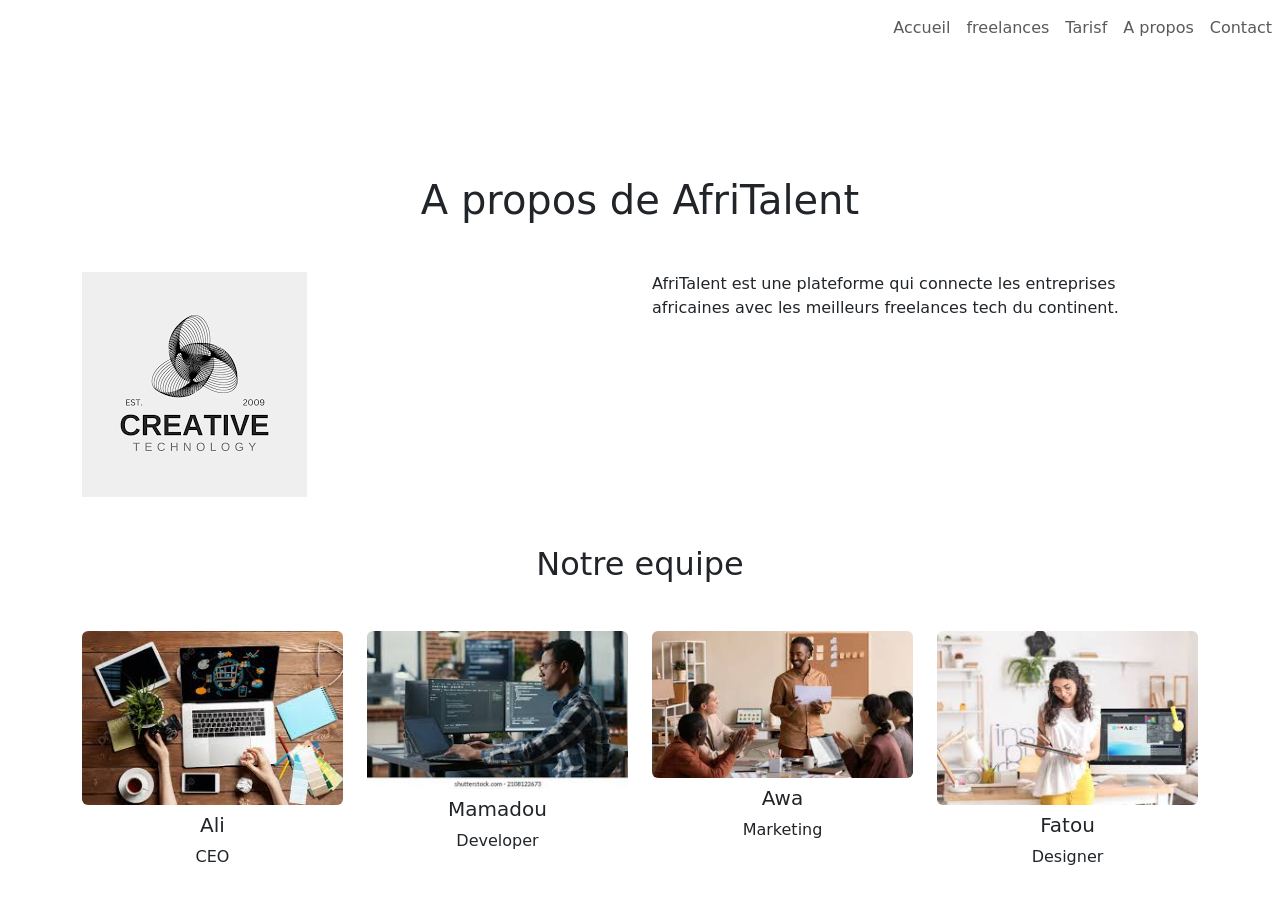
==== about.html @ ae6607b4 "HTML : structure complète des 5 pages avec sections et contenu texte" ====
<!DOCTYPE html>
<html lang="fr">
<head> 
<meta charset="UTF-8"> 
<meta name="viewport" content="width=device-width, initial-scale=1.0"> 
<title>A propos</title> 


<link 
href="https://cdn.jsdelivr.net/npm/bootstrap@5.3.0/dist/css/bootstrap.min.css" 
rel="stylesheet"> 

<link rel="stylesheet" href="css/style.css">
</head>
<body> 
<header>
    <nav class="navbar navbar-expand">

        <a class="navbar-brand" href="index.html"></a>

        <button class="navbar-toggler" data-bs-toggle="collapse" data-bs-target="#menu">

        <span class="navbar-toggler-icon"></span>


        </button>

        <div class="collapse navbar-collapse"id="menu">

            <ul class="navbar-nav ms-auto">

                <li class="nav-item"><a class="nav-link" href="index.html">Accueil</a></li>
                <li class="nav-item"><a class="nav-link" href="freelances.html">freelances</a></li>
                <li class="nav-item"><a class="nav-link" href="tarisf.html">Tarisf</a></li>
                <li class="nav-item"><a class="nav-link" href="about.html">A propos</a></li>
                <li class="nav-item"><a class="nav-link" href="contact..html">Contact</a></li>

            </ul>
        </div>
    </nav>
</header>
    <div class="container" style="margin-top: 120px;">
        <h1 class="text-center mb-5">A propos de AfriTalent</h1>

        <div class="row">
        <div class="col-md-6">

            <img src="images/logo2.png" class="img-fluid">

        </div>

        <div class="col-md-6">

            <p>AfriTalent est une plateforme qui connecte les entreprises africaines avec les meilleurs freelances tech du continent.</p>

        </div>

        </div>

            <h2 class="text-center my-5">Notre equipe</h2>
            
        <div class="row text-center">

        <div class="col-lg-3 col-md-6 mb-4">

            <img src="images/hero2.jpg" class="img-fluid rounded" alt="Ali CEO">

             <h5 class="mt-2">Ali</h5>
             <p>CEO</p>

        </div>
 
        <div class="col-lg-3 col-md-6 mb-4">

            <img src="images/image3.jpg" class="img-fluid rounded"alt="Mamadou Developer"> 

            <h5 class="mt-2">Mamadou</h5>
            <p>Developer</p>

        </div>

        <div class="col-lg-3 col-md-6 mb-4">

            <img src="images/office.jpg" class="img-fluid rounded "alt="Awa Marketing">

            <h5 class="mt-2">Awa</h5>
            <p>Marketing</p>

        </div>

        <div class="col-lg-3 col-md-6 mb-4" >

            <img src="images/office2.jpg" class="img-fluid rounded"alt="Fatou Designer">

            <h5 class="mt-2">Fatou</h5>
            <p>Designer</p>
            
        </div>

        </div>

        </div>    



<script 
src="https://cdn.jsdelivr.net/npm/bootstrap@5.3.0/dist/js/bootstrap.bundle.min.js"
></script> 

<script src="js/main.js"></script>
</body>
</html>
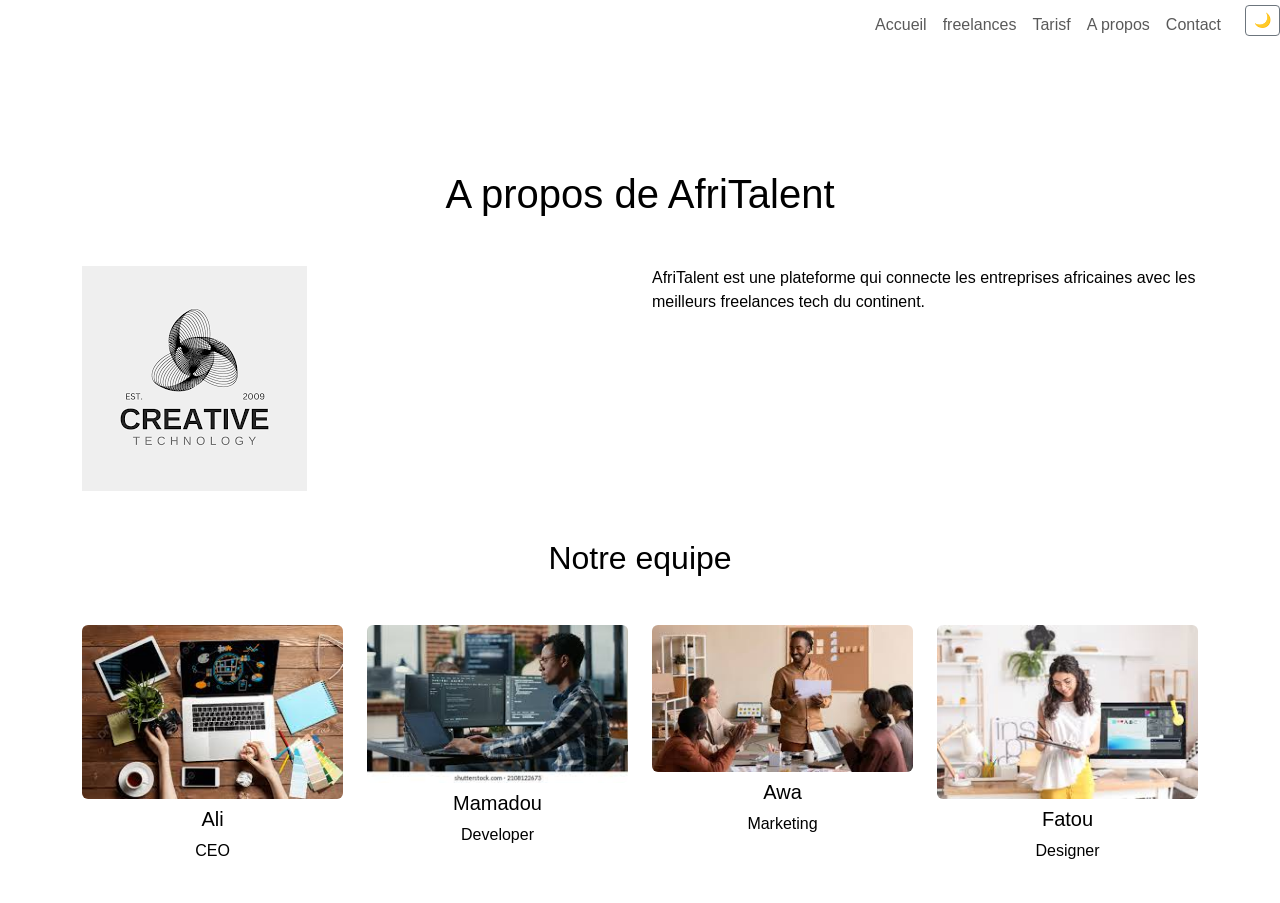
==== commit 9d265b0e: "CSS : variables, typographie, layout général et styles de base" ====
--- a/about.html
+++ b/about.html
@@ -34,7 +34,11 @@
                 <li class="nav-item"><a class="nav-link" href="tarisf.html">Tarisf</a></li>
                 <li class="nav-item"><a class="nav-link" href="about.html">A propos</a></li>
                 <li class="nav-item"><a class="nav-link" href="contact..html">Contact</a></li>
+                <li class="nav-item ms-lg-3">
 
+                      <button id="theme-toggle" class="btn btn-sm btn-outline-secondary">🌙</button>
+
+                </li>
             </ul>
         </div>
     </nav>
@@ -69,7 +73,7 @@
              <p>CEO</p>
 
         </div>
- 
+  
         <div class="col-lg-3 col-md-6 mb-4">
 
             <img src="images/image3.jpg" class="img-fluid rounded"alt="Mamadou Developer"> 
--- a/css/style.css
+++ b/css/style.css
@@ -0,0 +1,39 @@
+:root{
+   --primary: #6C63FF;
+   --dark:#111;
+   --light:#fff;
+   --gray:#f5f5f5;
+   --text-main:#334155;
+   --fontTitle:'Montserrat' , sans-serif;
+   --fontText:'Poppins' ,sans-serif;
+
+}
+
+*{
+    margin: 0;
+    padding: 0;
+    box-sizing: border-box;
+}
+
+body{
+    font-family:var(--fontText);
+    color:var(--text);
+    background: var(--light);
+    
+
+}
+
+.navbar{
+    background: white;
+    transition: var(--transition);
+    padding: 5px 0;
+}
+
+h1,h2,h3{
+    font-family: var(--fontTitle);
+}
+
+.btn-primary{
+    background: var(--primary);
+    border: none;
+}
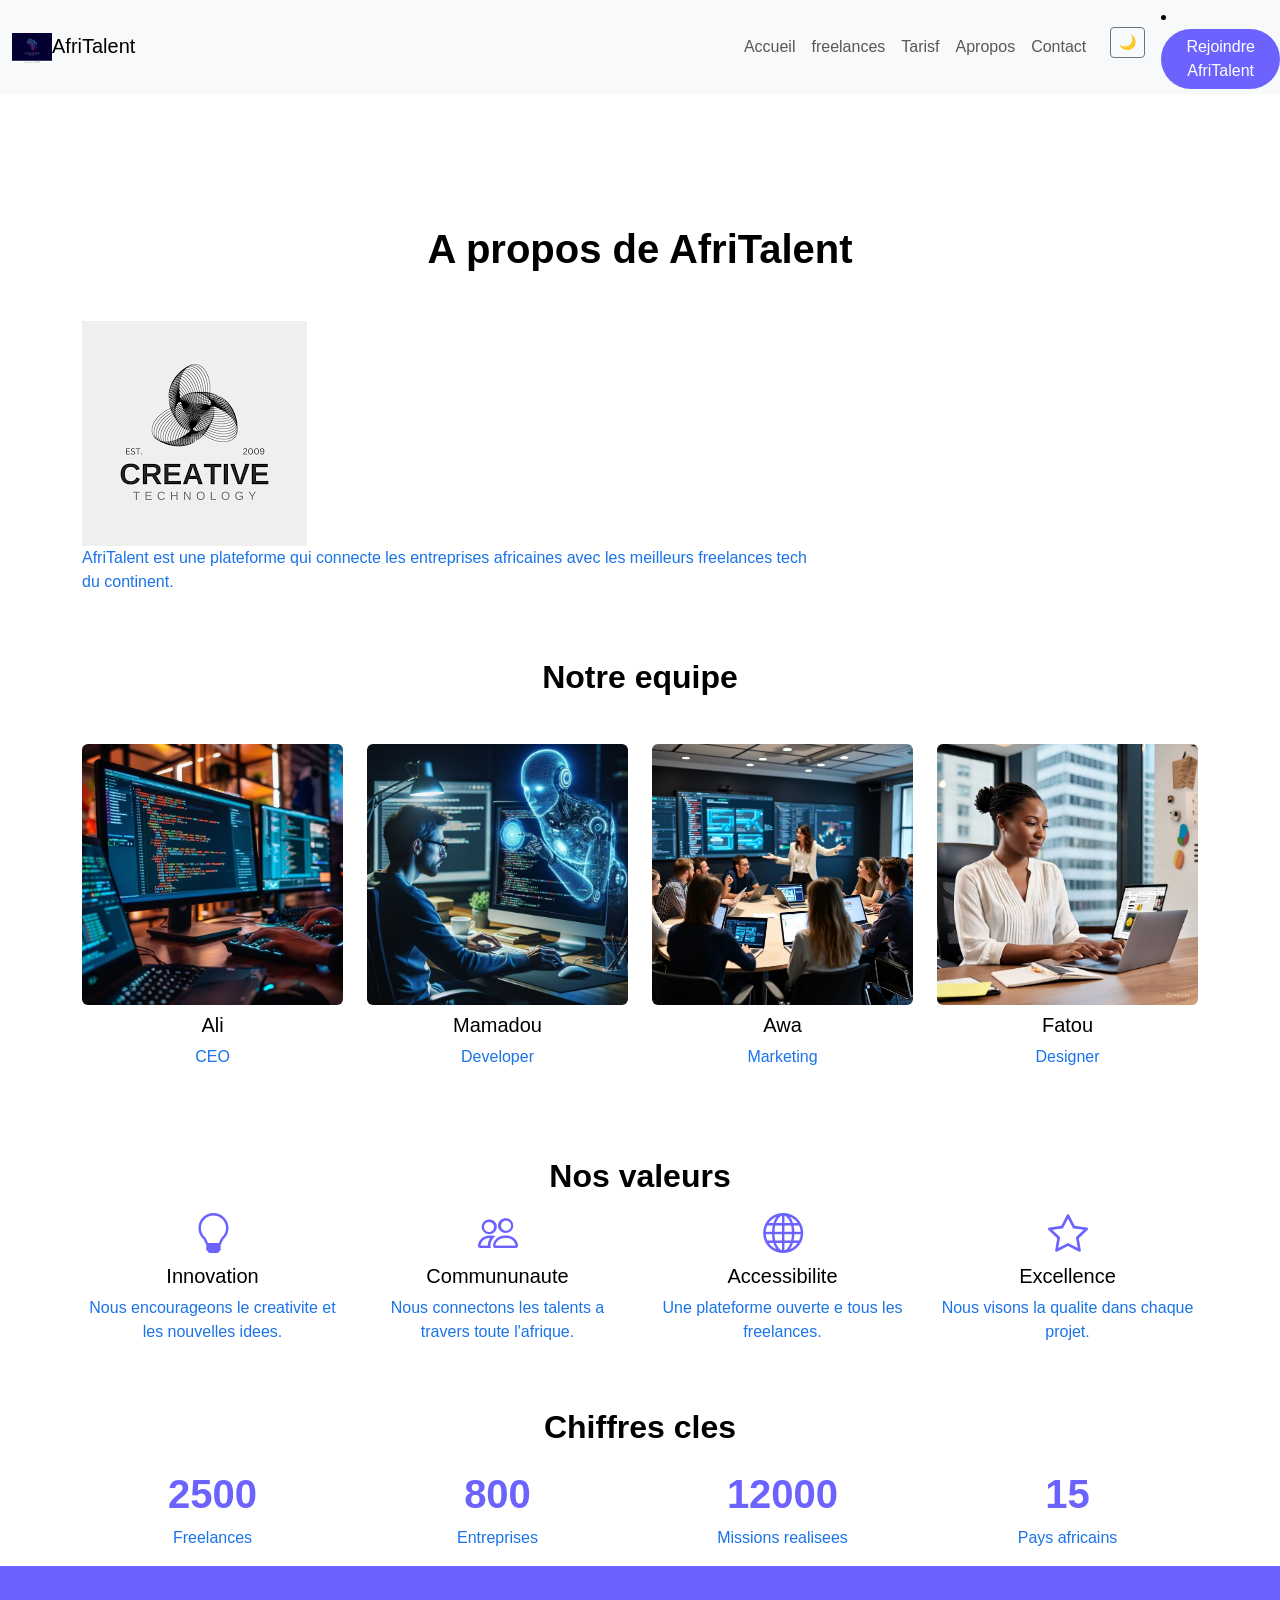
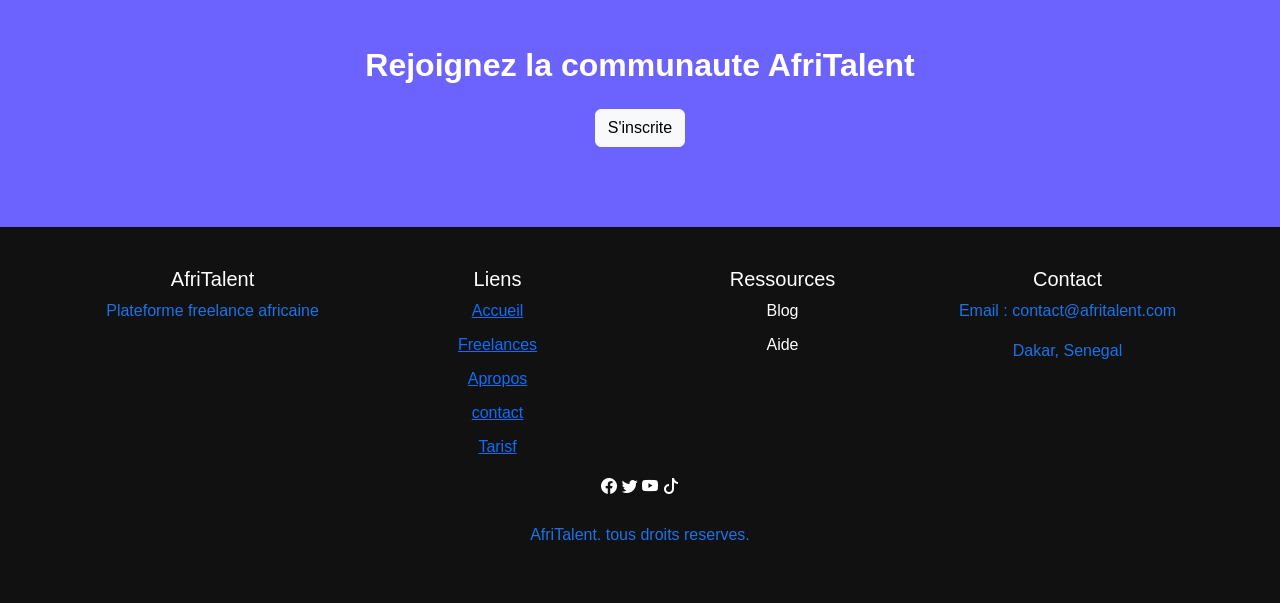
==== commit 82b8bf52: ": Bento Grid, sections hero et catégories, effets hover" ====
--- a/about.html
+++ b/about.html
@@ -3,16 +3,17 @@
 <head> 
 <meta charset="UTF-8"> 
 <meta name="viewport" content="width=device-width, initial-scale=1.0"> 
-<title>A propos</title> 
-
-
+<title>AfriTalent — Accueil</title> 
+ 
 <link 
 href="https://cdn.jsdelivr.net/npm/bootstrap@5.3.0/dist/css/bootstrap.min.css" 
 rel="stylesheet"> 
 
+<link rel="stylesheet" href="https://cdn.jsdelivr.net/npm/bootstrap-icons@1.11.3/font/bootstrap-icons.min.css">
+
 <link rel="stylesheet" href="css/style.css">
 </head>
-<body> 
+<body>
 <header>
     <nav class="navbar navbar-expand">
 
@@ -24,15 +25,25 @@
 
 
         </button>
-
-        <div class="collapse navbar-collapse"id="menu">
-
+ </nav>
+        <nav class="navbar navbar-expand-lg fixed-top bg-light">
+
+            <div class="container">
+                <a class="navbar-brand" href="index.html"> <img src="images/Logo.png" width="40" alt="Logo AfriTalent"
+                        class="Logo" href="#">AfriTalent</a>
+
+            </div>
+            
+            <div class="collapse navbar-collapse w-75" id="menu">
+
+
+        
             <ul class="navbar-nav ms-auto">
 
                 <li class="nav-item"><a class="nav-link" href="index.html">Accueil</a></li>
                 <li class="nav-item"><a class="nav-link" href="freelances.html">freelances</a></li>
                 <li class="nav-item"><a class="nav-link" href="tarisf.html">Tarisf</a></li>
-                <li class="nav-item"><a class="nav-link" href="about.html">A propos</a></li>
+                <li class="nav-item"><a class="nav-link" href="about.html">Apropos</a></li>
                 <li class="nav-item"><a class="nav-link" href="contact..html">Contact</a></li>
                 <li class="nav-item ms-lg-3">
 
@@ -40,10 +51,18 @@
 
                 </li>
             </ul>
+            
+                 <li class="nav-item ms-lg-3">
+                        <a class="btn btn-primary rounded-pill px-4" href="#">Rejoindre AfriTalent</a>
+                 </li>
+
         </div>
     </nav>
 </header>
+
+
     <div class="container" style="margin-top: 120px;">
+
         <h1 class="text-center mb-5">A propos de AfriTalent</h1>
 
         <div class="row">
@@ -51,15 +70,15 @@
 
             <img src="images/logo2.png" class="img-fluid">
 
-        </div>
-
-        <div class="col-md-6">
+    </div>
+<!--Notre equipe-->
+        <div class="col-md-8">
 
             <p>AfriTalent est une plateforme qui connecte les entreprises africaines avec les meilleurs freelances tech du continent.</p>
 
         </div>
 
-        </div>
+        </div> 
 
             <h2 class="text-center my-5">Notre equipe</h2>
             
@@ -67,7 +86,7 @@
 
         <div class="col-lg-3 col-md-6 mb-4">
 
-            <img src="images/hero2.jpg" class="img-fluid rounded" alt="Ali CEO">
+            <img src="images/image1.jpg" class="img-fluid rounded" alt="Ali CEO">
 
              <h5 class="mt-2">Ali</h5>
              <p>CEO</p>
@@ -76,7 +95,7 @@
   
         <div class="col-lg-3 col-md-6 mb-4">
 
-            <img src="images/image3.jpg" class="img-fluid rounded"alt="Mamadou Developer"> 
+            <img src="images/image2.jpg" class="img-fluid rounded"alt="Mamadou Developer"> 
 
             <h5 class="mt-2">Mamadou</h5>
             <p>Developer</p>
@@ -85,7 +104,7 @@
 
         <div class="col-lg-3 col-md-6 mb-4">
 
-            <img src="images/office.jpg" class="img-fluid rounded "alt="Awa Marketing">
+            <img src="images/image3.jpg" class="img-fluid rounded "alt="Awa Marketing">
 
             <h5 class="mt-2">Awa</h5>
             <p>Marketing</p>
@@ -94,18 +113,145 @@
 
         <div class="col-lg-3 col-md-6 mb-4" >
 
-            <img src="images/office2.jpg" class="img-fluid rounded"alt="Fatou Designer">
+            <img src="images/image4.jpg" class="img-fluid rounded"alt="Fatou Designer">
 
             <h5 class="mt-2">Fatou</h5>
             <p>Designer</p>
             
         </div>
 
-        </div>
-
-        </div>    
-
-
+    </div>
+
+</div> 
+
+
+<!--Nos valeurs-->
+
+<section class="container mt-5">
+
+    <h2 class="text-center">Nos valeurs</h2>
+    <div class="row text-center">
+
+        <div class="col-md-3">
+            <i class="bi bi-lightbulb fs-1"></i>
+            <h5>Innovation</h5>
+            <p>Nous encourageons le creativite et les nouvelles idees.</p>
+        </div>
+
+        <div class="col-md-3">
+            <i class="bi bi-people fs-1"></i>
+            <h5>Commununaute</h5>
+            <p>Nous connectons les talents a travers toute l'afrique.</p>
+        </div>
+
+        <div class="col-md-3">
+            <i class="bi bi-globe fs-1"></i>
+            <h5>Accessibilite</h5>
+            <p>Une plateforme ouverte e tous les freelances.</p>
+        </div>
+
+        <div class="col-md-3">
+            <i class="bi bi-star fs-1"></i>
+            <h5>Excellence</h5>
+            <p>Nous visons la qualite dans chaque projet.</p>
+        </div>
+
+    </div>
+
+</section>
+<!--Chiffres cles-->
+<section class="container mt-5 text-center">
+
+    <h2 class="mb-4">Chiffres cles</h2>
+    <div class="row">
+
+        <div class="col-md-3">
+            <h2 class="counter" data-bs-target="2500">2500</h2>
+            <p>Freelances</p>
+        </div>
+
+        <div class="col-md-3">
+            <h2 class="counter" data-bs-target="800">800</h2>
+            <p>Entreprises</p>
+        </div>
+
+        <div class="col-md-3">
+            <h2 class="counter" data-bs-target="12000">12000</h2>
+            <p>Missions realisees</p>
+        </div>
+
+        <div class="col-md-3">
+            <h2 class="counter" data-bs-target="15">15</h2>
+            <p>Pays africains</p>
+        </div>
+        
+    </div>
+
+</section>
+
+
+<!--CTA-->
+    <section class="cta text-center">
+        <h2>Rejoignez la communaute AfriTalent</h2>
+
+        <a class="btn btn-light mt-3" href="#">S'inscrite</a>
+
+    </section>
+ </main>
+<footer class="footer">
+
+        <div class="container">
+
+            <div class="row">
+
+                <div class="col-md-3">
+                    <h5>AfriTalent</h5>
+                    <p>Plateforme freelance africaine</p>
+                </div>
+
+                <div class="col-md-3">
+                    <h5>Liens</h5>
+                    <ul>
+                        <li><a href="">Accueil</a></li>
+                        <li><a href="freelances.html">Freelances</a></li>
+                        <li><a href="about.html">Apropos</a></li>
+                        <li><a href="contact..html">contact</a></li>
+                        <li><a href="tarisf.html">Tarisf</a></li>
+                    </ul>
+                </div>
+
+
+                <div class="col-md-3">
+                    <h5>Ressources</h5>
+                    <ul>
+                        <li>Blog</li>
+                        <li>Aide</li>
+                    </ul>
+                </div>
+
+                <div class="col-md-3">
+                    <h5>Contact</h5>
+                    <p>Email : contact@afritalent.com</p>
+                    <p>Dakar, Senegal</p>
+                </div>
+
+
+                <div>
+                    <i class="bi bi-facebook"><i class="fa-brands fa-facebook"></i></i>
+                    <i class="bi bi-twitter"></i>
+                    <i class="bi bi-youtube"></i>
+                    <i class="bi bi-tiktok"></i>
+                </div>
+            </div>
+
+
+
+            <p class="text-center mt-4">
+                <span id="year"></span> AfriTalent. tous droits reserves.
+            </p>
+       </div>
+   
+   </footer>
 
 <script 
 src="https://cdn.jsdelivr.net/npm/bootstrap@5.3.0/dist/js/bootstrap.bundle.min.js"
--- a/css/style.css
+++ b/css/style.css
@@ -6,6 +6,9 @@
    --text-main:#334155;
    --fontTitle:'Montserrat' , sans-serif;
    --fontText:'Poppins' ,sans-serif;
+   --font-body: 'inter' , sans-serif;
+   --spacing-base: 1rem;
+   --navbar-height: 85px;
 
 }
 
@@ -19,6 +22,7 @@
     font-family:var(--fontText);
     color:var(--text);
     background: var(--light);
+    padding-top: var(--navbar-height);
     
 
 }
@@ -31,9 +35,214 @@
 
 h1,h2,h3{
     font-family: var(--fontTitle);
+    font-weight: 600;
+}
+
+.hero{
+    background-image: url('../images/photo.jpg');
+    background-position: center;
+    background-size: cover;
+    background-repeat: no-repeat;
+    color: white;
+    padding: 200px 20px;
+    text-align: center;
+    height: 600px;
+   
+}
+.hero h1{
+    font-size: 45px;
+    font-weight: 700;
+}
+
+.hero h1{
+    font-size: 20px;
+    margin-top: 10px;
+}
+
+.stats{
+    padding: 60px 0;
 }
 
 .btn-primary{
     background: var(--primary);
     border: none;
 }
+
+/* font-weignt */
+.accordion-button{
+    font-weight: 600;
+}
+
+/* valeurs */
+section i{
+    color: var(--primary);
+    margin-bottom: 10px;
+}
+
+.counter{
+    font-size: 40px;
+    font-weight: bold;
+    color: var(--primary);
+}
+
+
+/* formulation */
+
+form button{
+    width: 100%;
+    border-radius: 10px;
+}
+/* Freelances */
+
+.freelances{
+    display: grid;
+    grid-template-rows: repeat(3, 200px);
+    gap: 25px;
+    margin-top: 40px;
+    padding: 20px; 
+}
+.card img{
+    width: 100%;
+    height: 300px;
+    object-fit: cover;
+    border-radius: 10px;
+
+}
+/* about */
+
+.taem img{
+    height: 200px;
+    width: 100%;
+    object-fit: cover;
+    border-radius: 10px;
+}
+
+/* temoignages */
+
+
+.carousel-item{
+    padding: 40px 20px;
+}
+ /* bento grid */
+.bento-grid{
+   display: grid;
+   grid-template-columns: repeat(3, 1fr);
+   gap: 20px;
+   margin-top: 40px;
+   align-items: stretch;
+}
+
+.box{
+    background: #f5f5f5;
+    padding: 30px;
+    border-radius: 15px;
+    height: 100%;
+    display: flex;
+    flex-direction: column;
+    justify-content: center;
+    transition: 0.3s;
+}
+
+.box:hover{
+    transform: translateY(-5px);
+    box-shadow: 0 10px 25px rgba(0, 0, 0, 0 .1);
+}
+/* effet bento */
+.box1{
+    grid-column: span 2;
+}
+
+.box2{
+    grid-row
+    : span 2;
+}
+
+.box p{ 
+    margin-top: 10px;
+    line-height: 1.7;
+
+}
+
+.categories-container{
+    display: grid;
+    grid-template-columns: repeat(auto-fit, minmax(250px, 1fr));
+    gap: 30px;
+    margin-top: 40px;
+}
+
+.categorie-card{
+    background: white;
+    padding: 25px;
+    border-radius: 12px;
+    text-align: center;
+    box-shadow: 0 4px 10px rgba(0,0,0,0.1);
+    transition: 0.3s;
+}
+
+.categorie-card:hover{
+    transform: translateY(-5px);
+}
+
+.categorie-card i{
+    font-size: 35px;
+    color: #3b3bff;
+    margin-bottom: 15px;
+}
+
+.categorie-card h3{
+    margin-bottom: 10px;
+}
+
+
+/* cards */
+.category-card{
+    background: white;
+    padding: 25px;
+    border-radius: 18px;
+    transition: all 0.3s ease;
+    cursor: pointer;
+    border: 1px solid transparent;
+}
+
+.card:hover{
+    transform: translateY( -5px);
+    box-shadow: 0 10px 25px rgba(0,0,0,0.2);
+}
+
+.category-card h3, p{
+   color: #1a73e8;
+}
+/* icone */
+.category-card i {
+    margin-bottom: 10px;
+    display: block;
+    color: var(--text-main);
+}
+
+
+
+/* cta */
+.cta{
+    background: var(--primary);
+    color: white;
+    padding: 80px;
+    text-align: center;
+}
+
+
+/* footer */
+.footer{
+    background: #111;
+    color:white;
+    padding: 40px;
+    text-align: center;
+}
+
+.footer ul{
+    list-style: none;
+    padding: 0;
+}
+
+.footer li{
+    margin-bottom: 10px;
+}
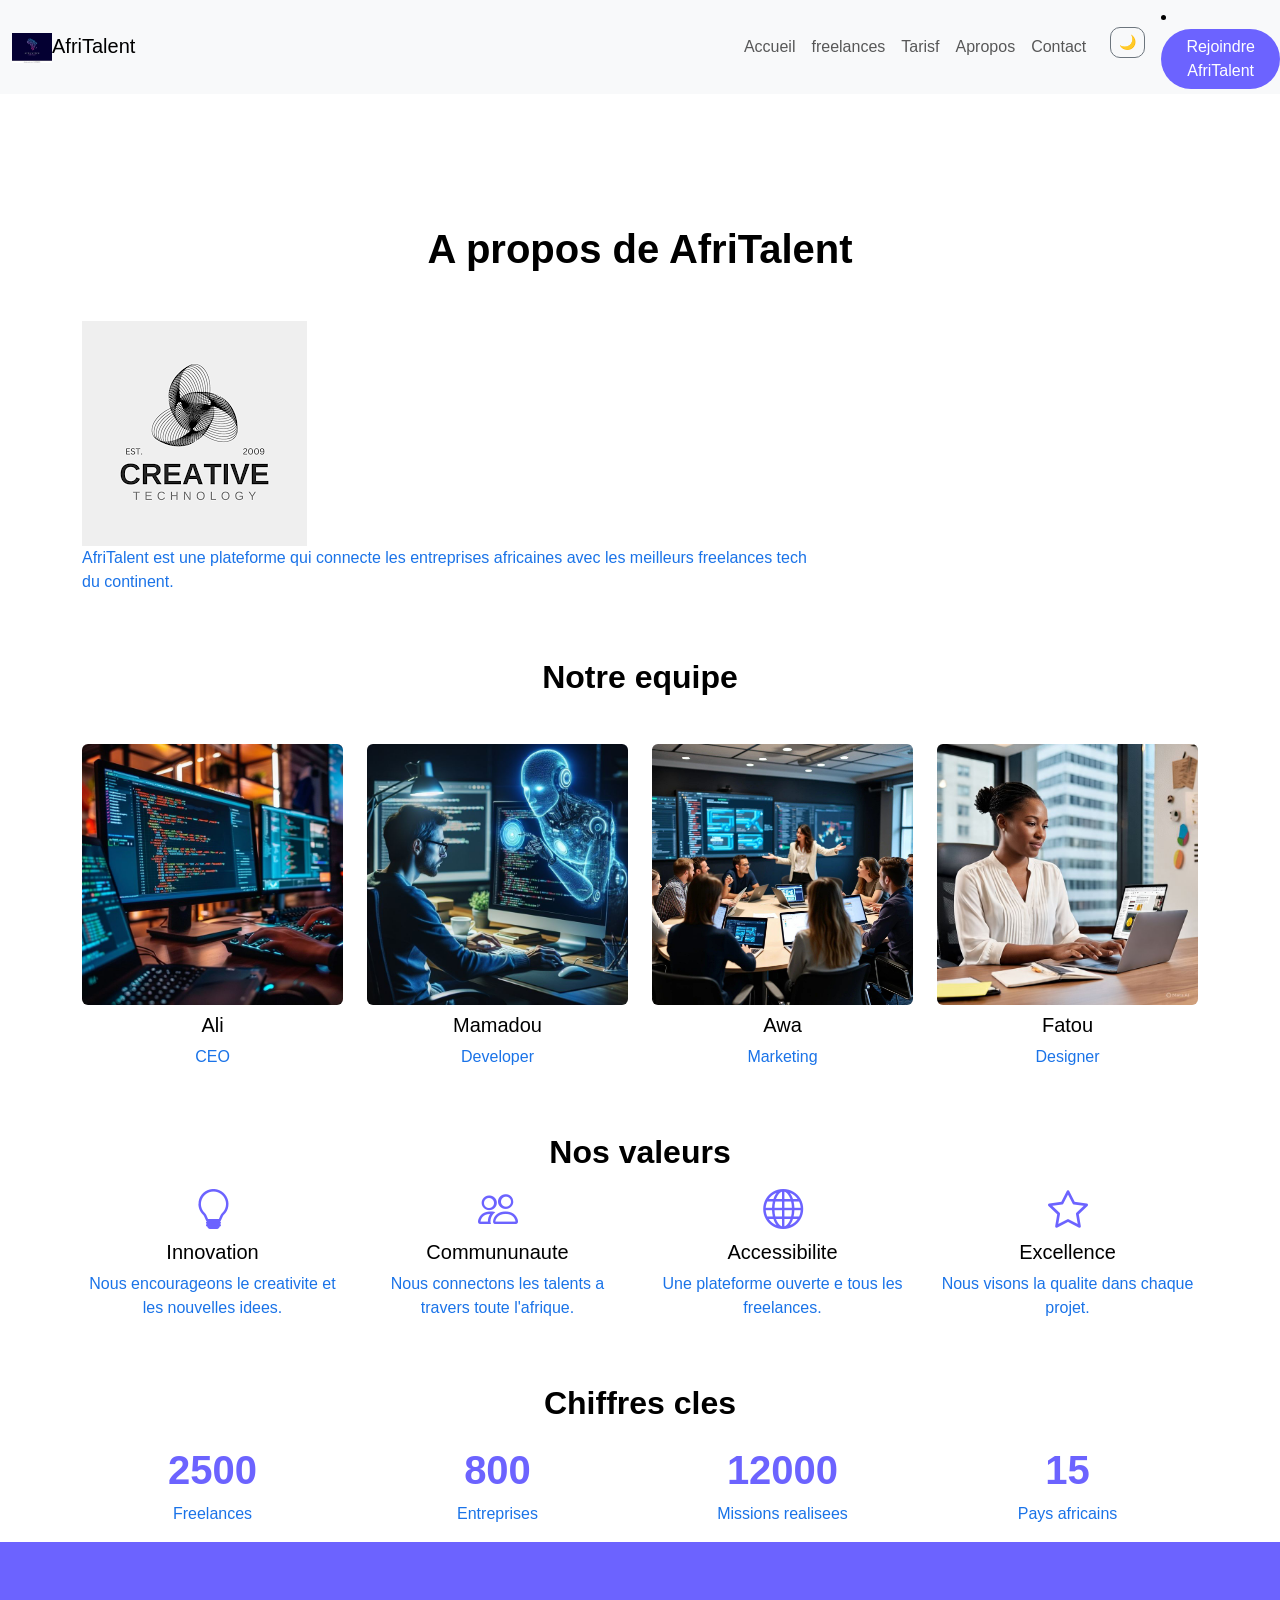
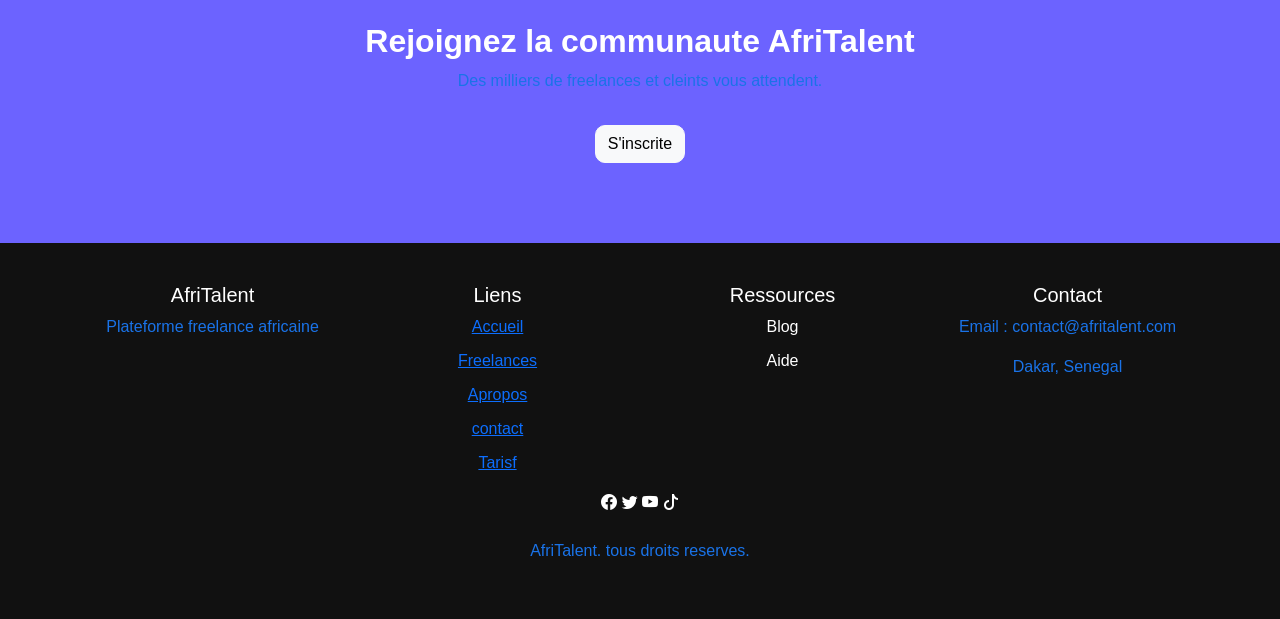
==== commit 5e2374e1: "CSS : responsive design mobile et tablette, media queries" ====
--- a/about.html
+++ b/about.html
@@ -84,8 +84,7 @@
             
         <div class="row text-center">
 
-        <div class="col-lg-3 col-md-6 mb-4">
-
+       <div class="col-md-3">
             <img src="images/image1.jpg" class="img-fluid rounded" alt="Ali CEO">
 
              <h5 class="mt-2">Ali</h5>
@@ -93,32 +92,31 @@
 
         </div>
   
-        <div class="col-lg-3 col-md-6 mb-4">
-
+        
+        <div class="col-md-3">
             <img src="images/image2.jpg" class="img-fluid rounded"alt="Mamadou Developer"> 
 
             <h5 class="mt-2">Mamadou</h5>
             <p>Developer</p>
-
-        </div>
-
-        <div class="col-lg-3 col-md-6 mb-4">
-
+        </div>
+        
+
+        <div class="col-md-3">
             <img src="images/image3.jpg" class="img-fluid rounded "alt="Awa Marketing">
 
             <h5 class="mt-2">Awa</h5>
             <p>Marketing</p>
-
-        </div>
-
-        <div class="col-lg-3 col-md-6 mb-4" >
-
+        </div>
+        
+
+        
+        <div class="col-md-3">
             <img src="images/image4.jpg" class="img-fluid rounded"alt="Fatou Designer">
 
             <h5 class="mt-2">Fatou</h5>
             <p>Designer</p>
-            
-        </div>
+        </div>    
+
 
     </div>
 
@@ -132,25 +130,25 @@
     <h2 class="text-center">Nos valeurs</h2>
     <div class="row text-center">
 
-        <div class="col-md-3">
+        <div class="col-12 col-md-3 col-lg-3">
             <i class="bi bi-lightbulb fs-1"></i>
             <h5>Innovation</h5>
             <p>Nous encourageons le creativite et les nouvelles idees.</p>
         </div>
 
-        <div class="col-md-3">
+        <div class="col-12 col-md-3 col-lg-3">
             <i class="bi bi-people fs-1"></i>
             <h5>Commununaute</h5>
             <p>Nous connectons les talents a travers toute l'afrique.</p>
         </div>
 
-        <div class="col-md-3">
+        <div class="col-12 col-md-3 col-lg-3">
             <i class="bi bi-globe fs-1"></i>
             <h5>Accessibilite</h5>
             <p>Une plateforme ouverte e tous les freelances.</p>
         </div>
 
-        <div class="col-md-3">
+        <div class="col-12 col-md-3 col-lg-3">
             <i class="bi bi-star fs-1"></i>
             <h5>Excellence</h5>
             <p>Nous visons la qualite dans chaque projet.</p>
@@ -165,22 +163,22 @@
     <h2 class="mb-4">Chiffres cles</h2>
     <div class="row">
 
-        <div class="col-md-3">
+        <div class="col-12 col-md-3 col-lg-3">
             <h2 class="counter" data-bs-target="2500">2500</h2>
             <p>Freelances</p>
         </div>
 
-        <div class="col-md-3">
+        <div class="col-12 col-md-3 col-lg-3">
             <h2 class="counter" data-bs-target="800">800</h2>
             <p>Entreprises</p>
         </div>
 
-        <div class="col-md-3">
+        <div class="col-12 col-md-3 col-lg-3">
             <h2 class="counter" data-bs-target="12000">12000</h2>
             <p>Missions realisees</p>
         </div>
 
-        <div class="col-md-3">
+        <div class="col-12 col-md-3 col-lg-3">
             <h2 class="counter" data-bs-target="15">15</h2>
             <p>Pays africains</p>
         </div>
@@ -192,10 +190,14 @@
 
 <!--CTA-->
     <section class="cta text-center">
+        
         <h2>Rejoignez la communaute AfriTalent</h2>
-
+        <p>Des milliers de freelances et cleints vous attendent.</p>
+
+        
         <a class="btn btn-light mt-3" href="#">S'inscrite</a>
-
+      </div>
+      </div>
     </section>
  </main>
 <footer class="footer">
@@ -212,7 +214,7 @@
                 <div class="col-md-3">
                     <h5>Liens</h5>
                     <ul>
-                        <li><a href="">Accueil</a></li>
+                        <li><a href="index.html">Accueil</a></li>
                         <li><a href="freelances.html">Freelances</a></li>
                         <li><a href="about.html">Apropos</a></li>
                         <li><a href="contact..html">contact</a></li>
@@ -233,23 +235,32 @@
                     <h5>Contact</h5>
                     <p>Email : contact@afritalent.com</p>
                     <p>Dakar, Senegal</p>
-                </div>
-
-
+                </div>    
+                
+
+                
                 <div>
                     <i class="bi bi-facebook"><i class="fa-brands fa-facebook"></i></i>
                     <i class="bi bi-twitter"></i>
                     <i class="bi bi-youtube"></i>
                     <i class="bi bi-tiktok"></i>
                 </div>
+               
             </div>
 
 
 
+
+            
             <p class="text-center mt-4">
                 <span id="year"></span> AfriTalent. tous droits reserves.
-            </p>
-       </div>
+            
+       </div>
+       </div>
+       </div>
+       </div>
+       
+
    
    </footer>
 
--- a/css/style.css
+++ b/css/style.css
@@ -121,7 +121,8 @@
 
 
 .carousel-item{
-    padding: 40px 20px;
+    padding: 30px 20px;
+   
 }
  /* bento grid */
 .bento-grid{
@@ -245,4 +246,135 @@
 
 .footer li{
     margin-bottom: 10px;
-}+}
+
+/* ANIMATIONS */
+.hero h1,
+.hero h2,
+.hero a{
+    animation: fadeUp 1s ease;
+}
+
+@keyframes fadeUp{
+    from{
+    opacity: 0;
+    transform: translateY(30px);
+    
+}
+
+to{
+    opacity: 1;
+    transform: translateY(0);
+}
+
+}
+
+/* HOVER NAVBAR*/
+.nav-link{
+    transition: 0.3s;
+}
+
+.nav-link:hover{
+    color: var(--primary);
+}
+
+/*Boutons */
+.btn{
+    border-radius: 10px;
+    transition: 0.3s;
+}
+
+.btn:hover{
+    transform: scale(1.05);
+}
+
+/* images */
+img{
+    max-width: 100%;
+}
+
+/* responsive tablet */
+@media(max-width:992px){
+    .hero h1{
+        font-size: 35px;
+}
+    .bento-grid{
+        grid-template-columns: 1fr 1fr;
+}
+}
+
+/* responsive mobile */
+@media(max-width:768px){
+
+.navbar{
+    padding: 10px;
+}    
+.hero{
+    padding: 120px 20px;
+}    
+
+.hero h1{
+    font: size 35px;
+}
+
+.hero h2{
+    font-size: 16px;
+}
+.bento-grid{
+    grid-template-columns: 1fr 1fr;
+}
+.box1,
+box2{
+    grid-column:auto;
+    grid-row: auto;
+}
+.stats .col-md-4{
+    margin-bottom: 20px;
+}
+.category{
+    margin-bottom: 20px;
+}
+.carousel-item{
+    padding: 20px;
+}
+
+.cta h2{
+    font-size: ;
+}
+.footer{
+    text-align: center;
+}
+}
+
+/*petits telephone */
+@media(max-width:480px){
+
+    .hero h1{
+        font-size: 24px;
+}
+    .hero h2{
+        font-size: 14px;
+ }
+
+    .btn{
+        width: 100%;
+        margin-top: 10px;
+}
+
+    .box{
+        padding: 20px;
+}
+}
+
+/*desktop */
+@media(max-width:1200px){
+
+    .container{
+        max-width: 1140px;
+}
+    .hero{
+        font-size: 60px;
+}
+}
+
+
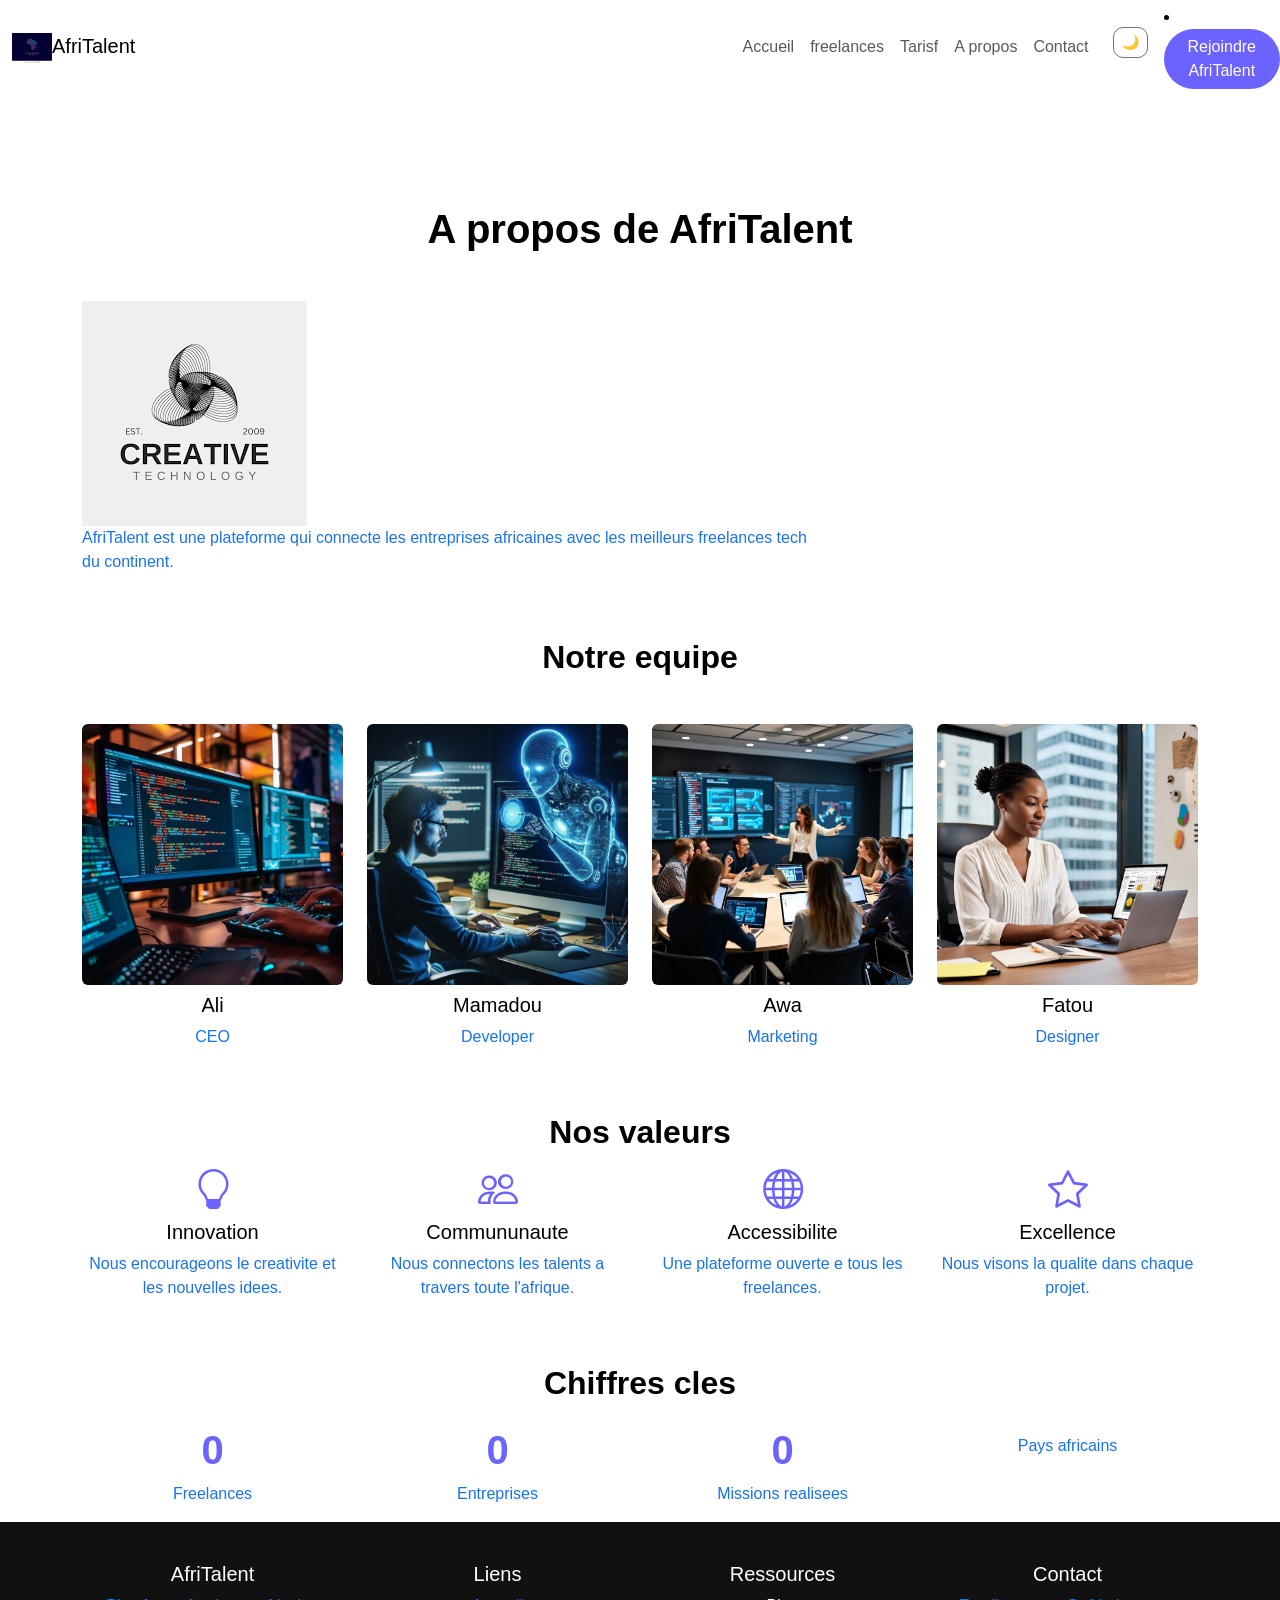
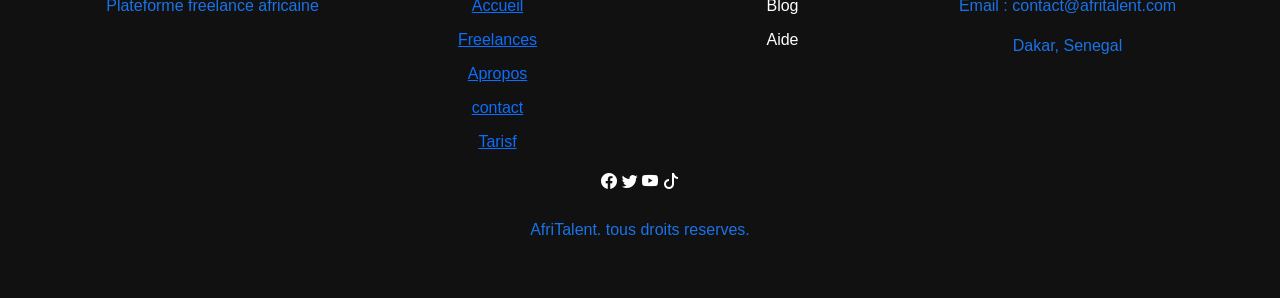
==== commit 74e0aecd: "js :  dark mode avec localStorage, navbar dynamique au scroll" ====
--- a/about.html
+++ b/about.html
@@ -13,52 +13,45 @@
 
 <link rel="stylesheet" href="css/style.css">
 </head>
+
 <body>
-<header>
-    <nav class="navbar navbar-expand">
-
-        <a class="navbar-brand" href="index.html"></a>
-
-        <button class="navbar-toggler" data-bs-toggle="collapse" data-bs-target="#menu">
-
-        <span class="navbar-toggler-icon"></span>
-
-
-        </button>
- </nav>
-        <nav class="navbar navbar-expand-lg fixed-top bg-light">
+  <header>
+    <nav id="navbar" class="navbar navbar-expand">
+            <div class="container">
+                <a class="navbar-brand" href="index.html"></a>
+
+                <button class="navbar-toggler" data-bs-toggle="collapse" data-bs-target="#menu">
+
+                    <span class="navbar-toggler-icon"></span>
+
+                </button>
+     </nav>
+        <nav id="navbar1" class=" navbar navbar-expand-lg fixed-top">
 
             <div class="container">
                 <a class="navbar-brand" href="index.html"> <img src="images/Logo.png" width="40" alt="Logo AfriTalent"
                         class="Logo" href="#">AfriTalent</a>
 
             </div>
-            
             <div class="collapse navbar-collapse w-75" id="menu">
 
-
-        
-            <ul class="navbar-nav ms-auto">
-
-                <li class="nav-item"><a class="nav-link" href="index.html">Accueil</a></li>
-                <li class="nav-item"><a class="nav-link" href="freelances.html">freelances</a></li>
-                <li class="nav-item"><a class="nav-link" href="tarisf.html">Tarisf</a></li>
-                <li class="nav-item"><a class="nav-link" href="about.html">Apropos</a></li>
-                <li class="nav-item"><a class="nav-link" href="contact..html">Contact</a></li>
-                <li class="nav-item ms-lg-3">
-
-                      <button id="theme-toggle" class="btn btn-sm btn-outline-secondary">🌙</button>
-
-                </li>
-            </ul>
-            
-                 <li class="nav-item ms-lg-3">
-                        <a class="btn btn-primary rounded-pill px-4" href="#">Rejoindre AfriTalent</a>
-                 </li>
-
-        </div>
-    </nav>
-</header>
+                <ul class="navbar-nav ms-auto">
+                    <li class="nav-item"><a class="nav-link" href="index.html">Accueil</a></li>
+                    <li class="nav-item"><a class="nav-link" href="freelances.html">freelances</a></li>
+                    <li class="nav-item"><a class="nav-link" href="tarisf.html">Tarisf</a></li>
+                    <li class="nav-item"><a class="nav-link" href="about.html">A propos</a></li>
+                    <li class="nav-item"><a class="nav-link" href="contact..html">Contact</a></li>
+                    <li class="nav-item ms-lg-3">
+                        <button id="darkModeBtn"  class="btn btn-sm btn-outline-secondary">🌙</button>
+                    </li>
+                </ul>
+            </div>
+            <li class="nav-item ms-lg-3">
+                <a class="btn btn-primary rounded-pill px-4" href="#">Rejoindre AfriTalent</a>
+            </li>
+            </div>
+        </nav>
+  </header>
 
 
     <div class="container" style="margin-top: 120px;">
@@ -158,28 +151,28 @@
 
 </section>
 <!--Chiffres cles-->
-<section class="container mt-5 text-center">
+<section class="container mt-5 text-center ">
 
     <h2 class="mb-4">Chiffres cles</h2>
     <div class="row">
 
         <div class="col-12 col-md-3 col-lg-3">
-            <h2 class="counter" data-bs-target="2500">2500</h2>
+            <h2 class="counter" data-target="2500">0</h2>
             <p>Freelances</p>
         </div>
 
         <div class="col-12 col-md-3 col-lg-3">
-            <h2 class="counter" data-bs-target="800">800</h2>
+            <h2 class="counter" data-target="800">0</h2>
             <p>Entreprises</p>
         </div>
 
         <div class="col-12 col-md-3 col-lg-3">
-            <h2 class="counter" data-bs-target="12000">12000</h2>
+            <h2 class="counter" data-target="12000">0</h2>
             <p>Missions realisees</p>
         </div>
 
         <div class="col-12 col-md-3 col-lg-3">
-            <h2 class="counter" data-bs-target="15">15</h2>
+            <h2 class="counter" data-target="15"></h2>
             <p>Pays africains</p>
         </div>
         
@@ -187,19 +180,10 @@
 
 </section>
 
-
+</main>
 <!--CTA-->
-    <section class="cta text-center">
-        
-        <h2>Rejoignez la communaute AfriTalent</h2>
-        <p>Des milliers de freelances et cleints vous attendent.</p>
-
-        
-        <a class="btn btn-light mt-3" href="#">S'inscrite</a>
-      </div>
-      </div>
-    </section>
- </main>
+  
+ 
 <footer class="footer">
 
         <div class="container">
@@ -267,7 +251,6 @@
 <script 
 src="https://cdn.jsdelivr.net/npm/bootstrap@5.3.0/dist/js/bootstrap.bundle.min.js"
 ></script> 
-
 <script src="js/main.js"></script>
 </body>
 </html>
--- a/css/style.css
+++ b/css/style.css
@@ -23,16 +23,36 @@
     color:var(--text);
     background: var(--light);
     padding-top: var(--navbar-height);
+    ;
     
 
 }
 
 .navbar{
-    background: white;
-    transition: var(--transition);
+    background: var(--light);
+    /* transition: var(--transition); */
     padding: 5px 0;
-}
-
+    position: fixed;
+    top: 0;
+    left: 0;
+    width: 100%;
+    /* background-color: transparent;  */
+    /* color: #ffffff; */
+    /* transition: all 0.4s ease-in-out; */
+    z-index: 9;
+}
+
+
+/* NAVBAR SCROLL */
+#navbar1.navbarScroll{
+   background-color:var(--primary);
+   padding: 0;
+   color: var(--light);
+   box-shadow:0 2px 10px rgba(0,0,0,0.1)
+}
+.navbarScroll .nav-link{
+    color: var(--light);
+}
 h1,h2,h3{
     font-family: var(--fontTitle);
     font-weight: 600;
@@ -121,8 +141,12 @@
 
 
 .carousel-item{
-    padding: 30px 20px;
-   
+    width: 50%;
+    padding-left: 20rem;
+}
+.test{
+    height: 20rem;
+    object-fit: cover;
 }
  /* bento grid */
 .bento-grid{
@@ -173,11 +197,13 @@
 
 .categorie-card{
     background: white;
-    padding: 25px;
-    border-radius: 12px;
+    padding: 30px;
+    border-radius: 15px;
     text-align: center;
     box-shadow: 0 4px 10px rgba(0,0,0,0.1);
     transition: 0.3s;
+    text-align: center;
+    margin-bottom: 20px;
 }
 
 .categorie-card:hover{
@@ -378,3 +404,30 @@
 }
 
 
+/* BOUTON RETOUR HAUT */
+#scrollTopBtn{
+position:fixed;
+bottom:20px;
+right:20px;
+background:var(--primary);
+color:white;
+border:none;
+padding:12px 15px;
+border-radius:50%;
+cursor:pointer;
+display:none;
+z-index:999;
+}
+/* DARK MODE */
+body{
+    background-color: #fff;
+    color:#000;
+
+   font-family: Arial, Helvetica, sans-serif;
+}
+
+.dark{
+    background-color: #333;
+    color: #fff;
+}
+
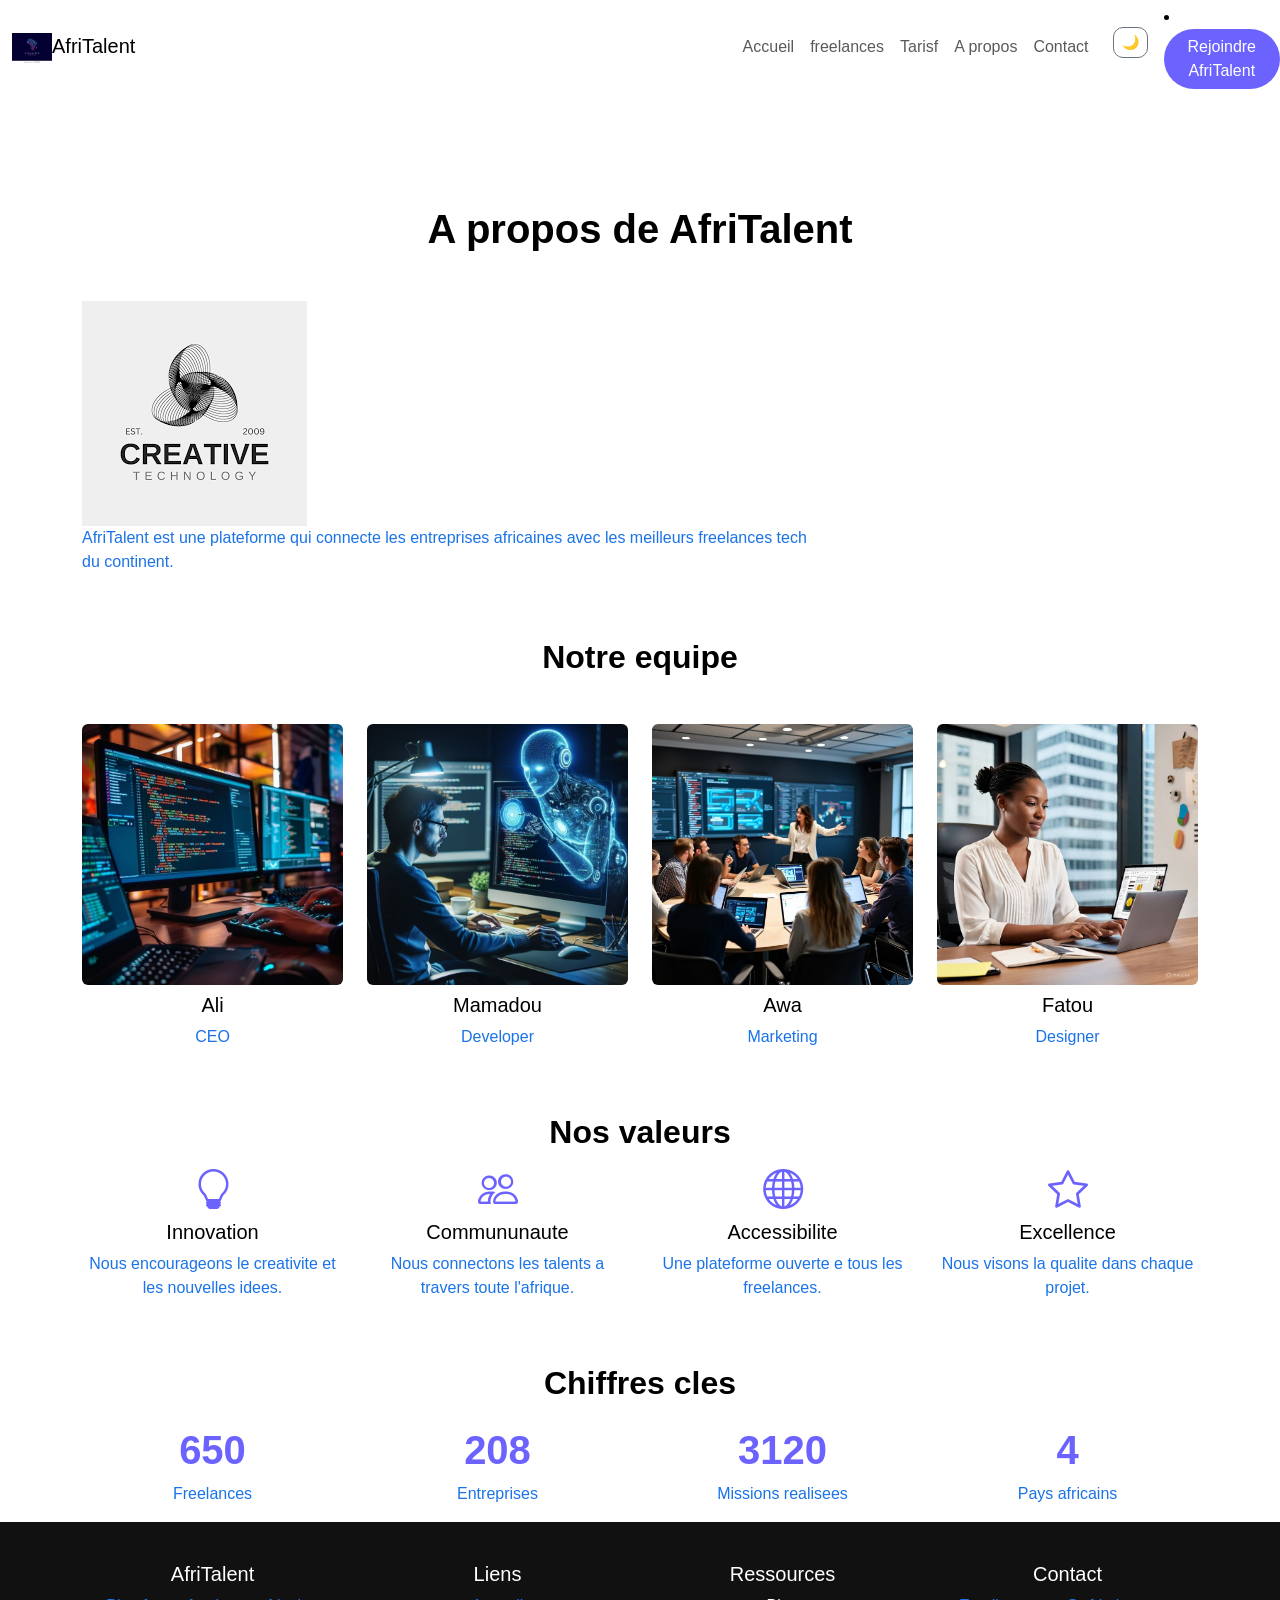
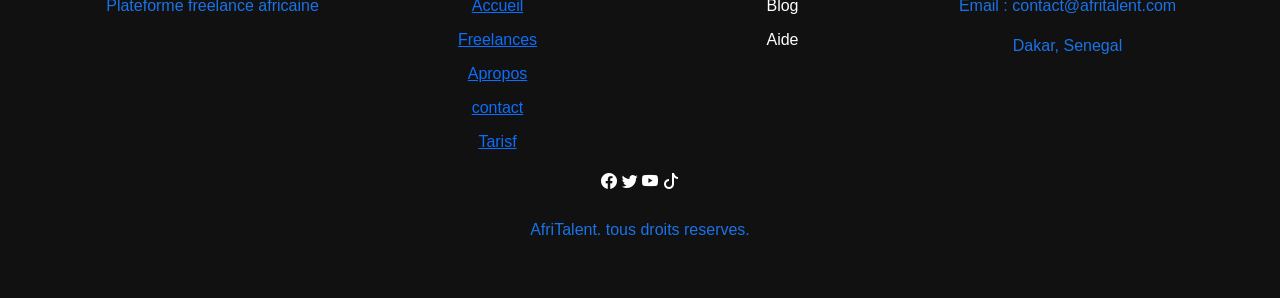
==== commit 00822f9e: "JS : compteurs animés au scroll et animations fade-in des sections" ====
--- a/about.html
+++ b/about.html
@@ -151,28 +151,28 @@
 
 </section>
 <!--Chiffres cles-->
-<section class="container mt-5 text-center ">
+<section class="container mt-5 text-center">
 
     <h2 class="mb-4">Chiffres cles</h2>
     <div class="row">
 
         <div class="col-12 col-md-3 col-lg-3">
-            <h2 class="counter" data-target="2500">0</h2>
+            <h2 class="counter" data-target="2500">800</h2>
             <p>Freelances</p>
         </div>
 
         <div class="col-12 col-md-3 col-lg-3">
-            <h2 class="counter" data-target="800">0</h2>
+            <h2 class="counter" data-target="800">800</h2>
             <p>Entreprises</p>
         </div>
 
         <div class="col-12 col-md-3 col-lg-3">
-            <h2 class="counter" data-target="12000">0</h2>
+            <h2 class="counter" data-target="12000">12000</h2>
             <p>Missions realisees</p>
         </div>
 
         <div class="col-12 col-md-3 col-lg-3">
-            <h2 class="counter" data-target="15"></h2>
+            <h2 class="counter" data-target="15">15</h2>
             <p>Pays africains</p>
         </div>
         
--- a/css/style.css
+++ b/css/style.css
@@ -431,3 +431,16 @@
     color: #fff;
 }
 
+.fade-in{
+    opacity: 0;
+    transform: translateY(40px);
+    transition: all 0.8s ease;
+}
+
+.fade-in.show{
+    opacity: 1;
+    transform: translateY(0);
+}
+
+
+
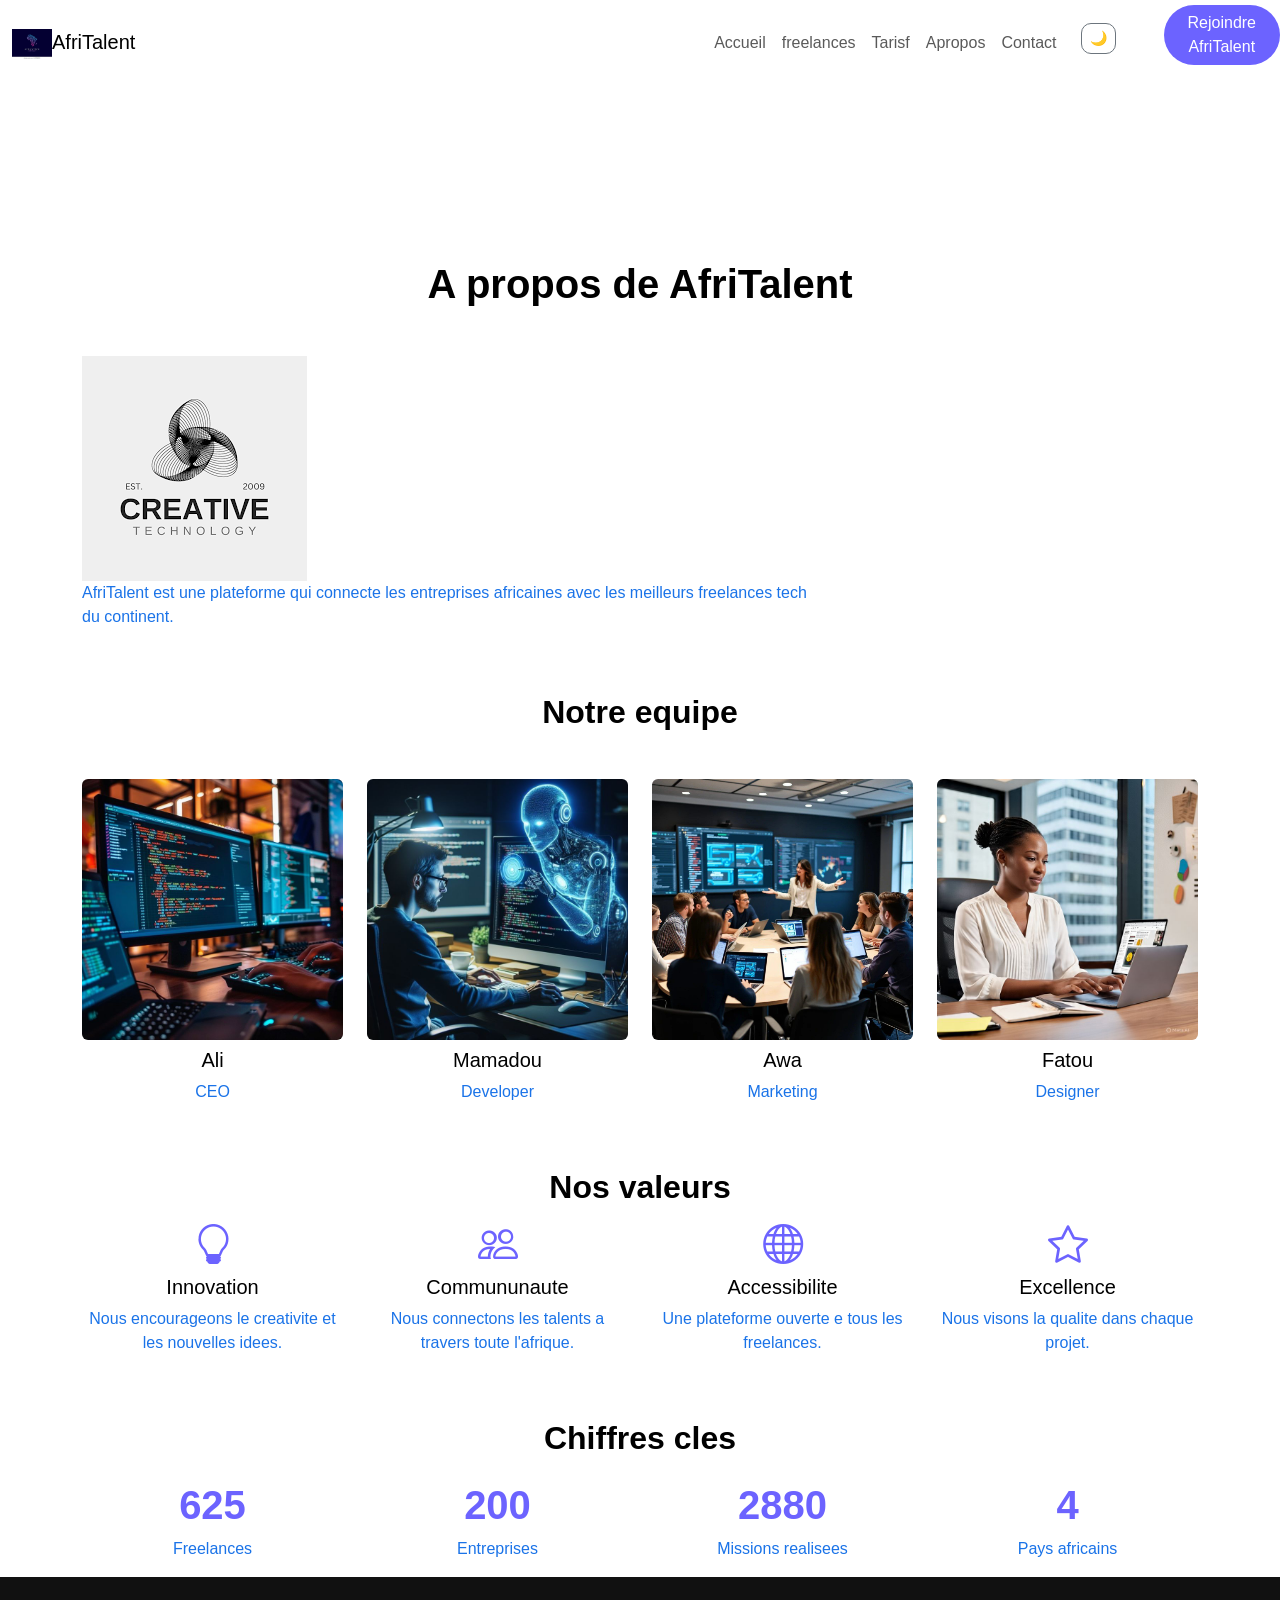
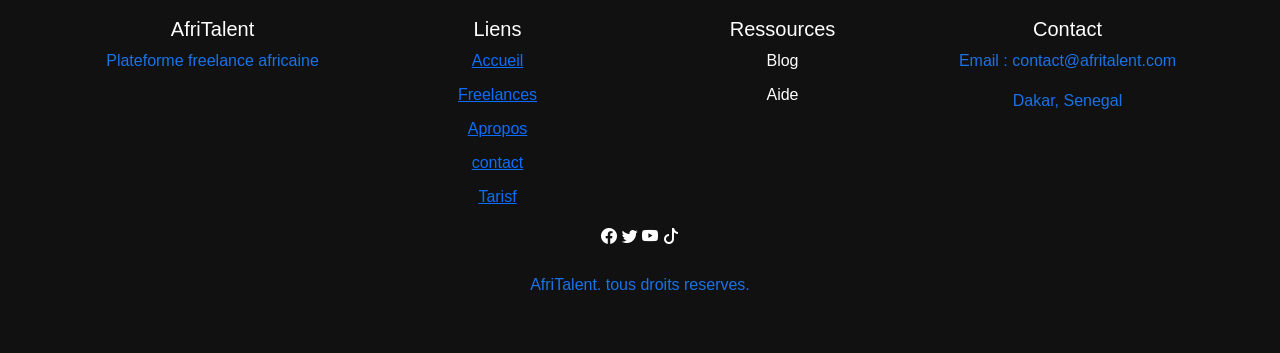
==== commit c614b652: "Finalisation : corrections responsive, optimisation du code et commentaires" ====
--- a/about.html
+++ b/about.html
@@ -16,7 +16,7 @@
 
 <body>
   <header>
-    <nav id="navbar" class="navbar navbar-expand">
+    
             <div class="container">
                 <a class="navbar-brand" href="index.html"></a>
 
@@ -25,12 +25,12 @@
                     <span class="navbar-toggler-icon"></span>
 
                 </button>
-     </nav>
+     
         <nav id="navbar1" class=" navbar navbar-expand-lg fixed-top">
 
             <div class="container">
                 <a class="navbar-brand" href="index.html"> <img src="images/Logo.png" width="40" alt="Logo AfriTalent"
-                        class="Logo" href="#">AfriTalent</a>
+                        class="Logo" alt="#">AfriTalent</a>
 
             </div>
             <div class="collapse navbar-collapse w-75" id="menu">
@@ -39,29 +39,29 @@
                     <li class="nav-item"><a class="nav-link" href="index.html">Accueil</a></li>
                     <li class="nav-item"><a class="nav-link" href="freelances.html">freelances</a></li>
                     <li class="nav-item"><a class="nav-link" href="tarisf.html">Tarisf</a></li>
-                    <li class="nav-item"><a class="nav-link" href="about.html">A propos</a></li>
+                    <li class="nav-item"><a class="nav-link" href="about.html">Apropos</a></li>
                     <li class="nav-item"><a class="nav-link" href="contact..html">Contact</a></li>
                     <li class="nav-item ms-lg-3">
                         <button id="darkModeBtn"  class="btn btn-sm btn-outline-secondary">🌙</button>
                     </li>
                 </ul>
             </div>
-            <li class="nav-item ms-lg-3">
+            <ol class="nav-item ms-lg-3">
                 <a class="btn btn-primary rounded-pill px-4" href="#">Rejoindre AfriTalent</a>
-            </li>
+            </ol>
             </div>
         </nav>
   </header>
 
 
-    <div class="container" style="margin-top: 120px;">
+    <div class="container" style="margin-top: 150px;">
 
         <h1 class="text-center mb-5">A propos de AfriTalent</h1>
 
         <div class="row">
         <div class="col-md-6">
 
-            <img src="images/logo2.png" class="img-fluid">
+            <img src="images/logo2.png" class="img-fluid" alt="..">
 
     </div>
 <!--Notre equipe-->
@@ -87,7 +87,7 @@
   
         
         <div class="col-md-3">
-            <img src="images/image2.jpg" class="img-fluid rounded"alt="Mamadou Developer"> 
+            <img src="images/image2.jpg" class="img-fluid rounded" alt="Mamadou Developer"> 
 
             <h5 class="mt-2">Mamadou</h5>
             <p>Developer</p>
@@ -95,7 +95,7 @@
         
 
         <div class="col-md-3">
-            <img src="images/image3.jpg" class="img-fluid rounded "alt="Awa Marketing">
+            <img src="images/image3.jpg" class="img-fluid rounded" alt="Awa Marketing">
 
             <h5 class="mt-2">Awa</h5>
             <p>Marketing</p>
@@ -104,7 +104,7 @@
 
         
         <div class="col-md-3">
-            <img src="images/image4.jpg" class="img-fluid rounded"alt="Fatou Designer">
+            <img src="images/image4.jpg" class="img-fluid rounded" alt="Fatou Designer">
 
             <h5 class="mt-2">Fatou</h5>
             <p>Designer</p>
@@ -181,6 +181,7 @@
 </section>
 
 </main>
+
 <!--CTA-->
   
  
@@ -208,7 +209,7 @@
 
 
                 <div class="col-md-3">
-                    <h5>Ressources</h5>
+                <h5>Ressources</h5>
                     <ul>
                         <li>Blog</li>
                         <li>Aide</li>
@@ -238,13 +239,10 @@
             
             <p class="text-center mt-4">
                 <span id="year"></span> AfriTalent. tous droits reserves.
+            </p>    
             
        </div>
-       </div>
-       </div>
-       </div>
        
-
    
    </footer>
 
--- a/css/style.css
+++ b/css/style.css
@@ -136,6 +136,13 @@
     object-fit: cover;
     border-radius: 10px;
 }
+
+/* Question */
+
+.collapse{
+    display: block;
+}
+
 
 /* temoignages */
 
